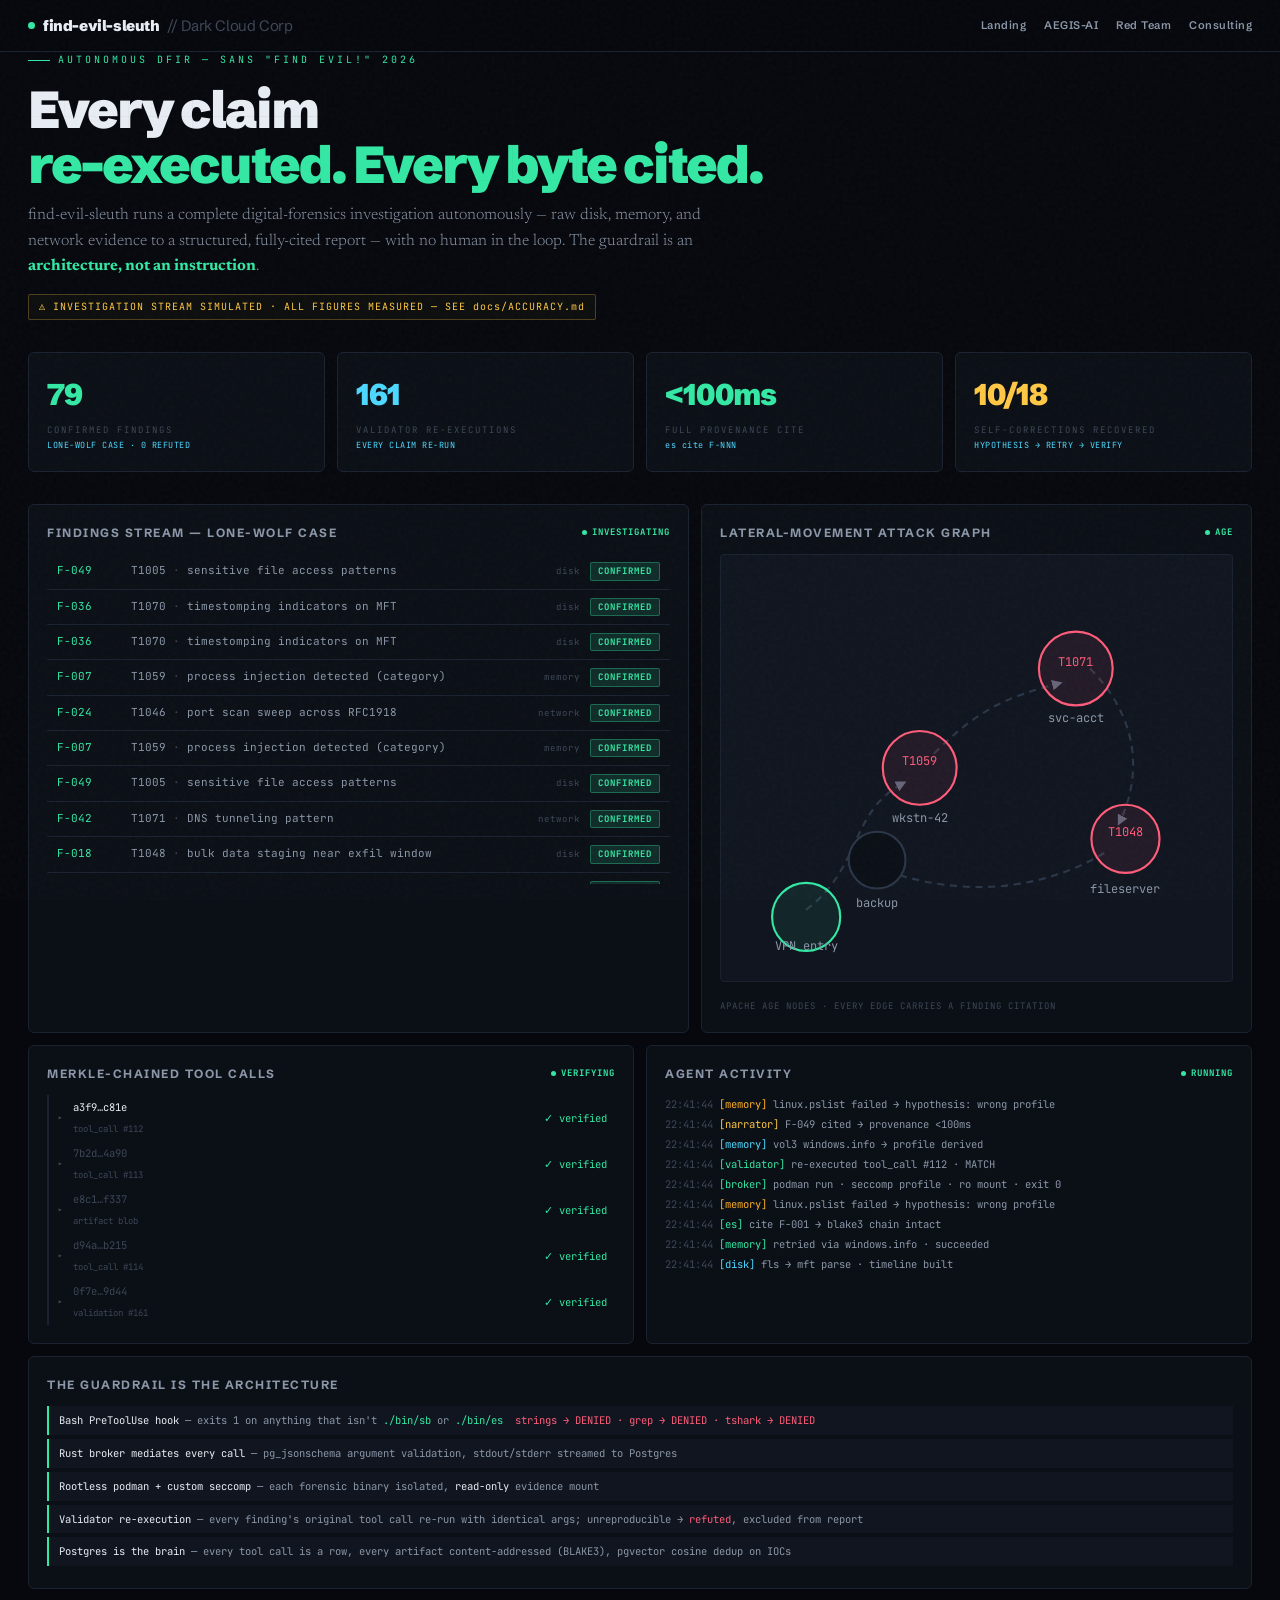
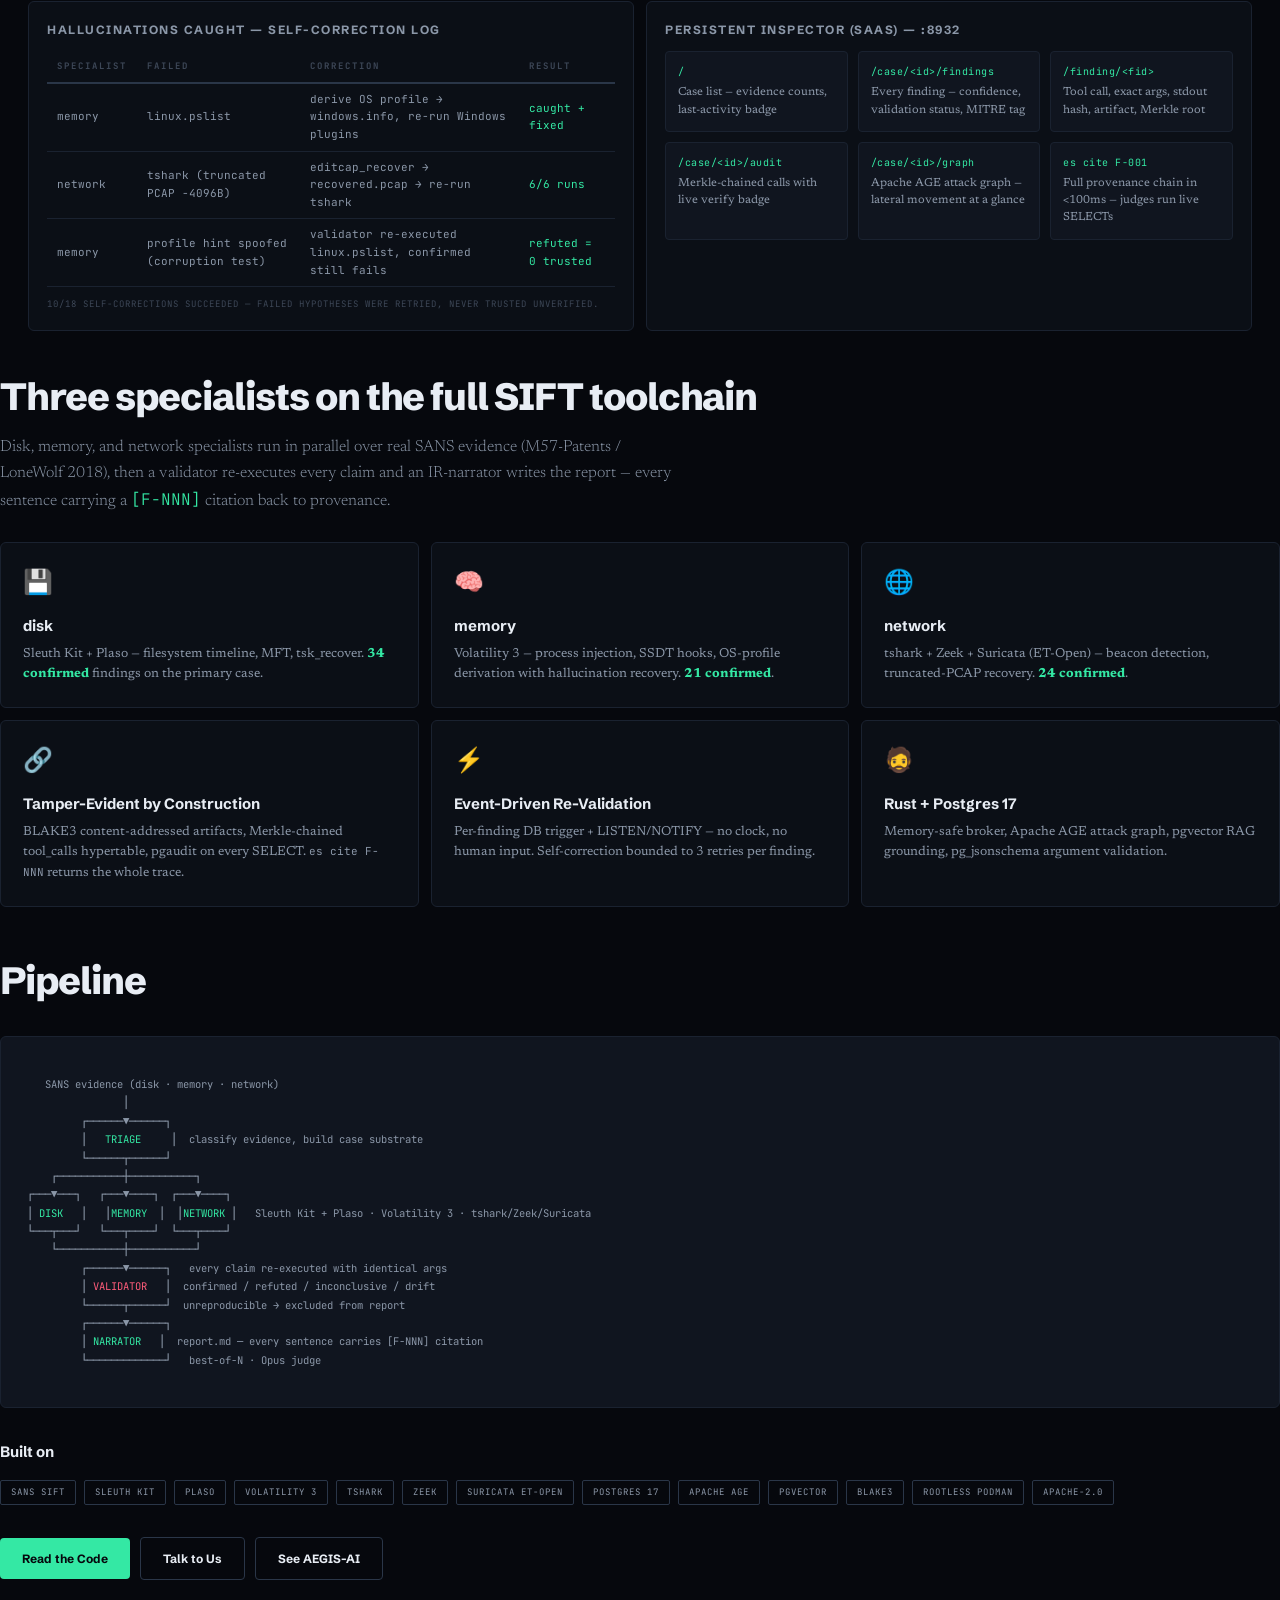
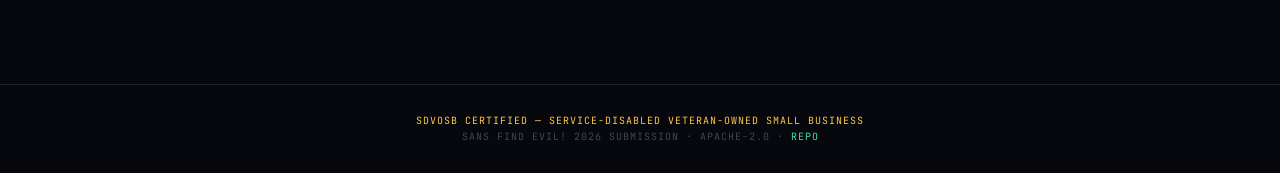
==== demo/index.html @ e0793ad3 "demo: interactive DFIR dashboard — measured accuracy figures, guardrail architecture, self-correctio" ====
<!DOCTYPE html>
<html lang="en">
<head>
<meta charset="UTF-8">
<meta name="viewport" content="width=device-width, initial-scale=1.0">
<title>FIND EVIL — SLEUTH | Autonomous DFIR · Dark Cloud Corp</title>
<meta name="description" content="find-evil-sleuth — autonomous, tamper-evident digital forensics & incident response: raw disk/memory/network evidence to a fully-cited report, no human in the loop. SANS FIND EVIL! 2026.">
<link rel="preconnect" href="https://fonts.googleapis.com">
<link href="https://fonts.googleapis.com/css2?family=Schibsted+Grotesk:wght@400;700;800;900&family=Newsreader:ital,opsz,wght@0,6..72,300;1,6..72,400&family=JetBrains+Mono:wght@400;700&display=swap" rel="stylesheet">
<style>
:root{--void:#06080d;--plate:#0b0f16;--steel:#10151f;--weld:#1a2230;--rivet:#2a3648;--light:#e8edf4;--smoke:#8b97a8;--ash:#5b6678;--slag:#3d4757;--green:#34e8a4;--green-dim:#34e8a418;--cyan:#4dd8ff;--gold:#ffc845;--red:#ff5c7a;--amber:#ffb020;--display:'Schibsted Grotesk',system-ui,sans-serif;--body:'Newsreader',Georgia,serif;--mono:'JetBrains Mono',monospace;--max:1280px}
*,*::before,*::after{margin:0;padding:0;box-sizing:border-box}
body{font-family:var(--body);background:var(--void);color:var(--light);line-height:1.6;-webkit-font-smoothing:antialiased;overflow-x:hidden}
body::after{content:'';position:fixed;inset:0;pointer-events:none;z-index:999;opacity:.03;background-image:url("data:image/svg+xml,%3Csvg viewBox='0 0 256 256' xmlns='http://www.w3.org/2000/svg'%3E%3Cfilter id='n'%3E%3CfeTurbulence type='fractalNoise' baseFrequency='0.9' numOctaves='4' stitchTiles='stitch'/%3E%3C/filter%3E%3Crect width='100%25' height='100%25' filter='url(%23n)'/%3E%3C/svg%3E")}
a{color:var(--green);text-decoration:none}
.wrap{max-width:var(--max);margin:0 auto;padding:0 28px}
nav{position:sticky;top:0;z-index:100;height:52px;background:rgba(6,8,13,.9);backdrop-filter:blur(16px);border-bottom:1px solid var(--weld)}
nav .wrap{display:flex;justify-content:space-between;align-items:center;height:100%}
.brand{font-family:var(--display);font-weight:900;font-size:15px;letter-spacing:-.4px;display:flex;align-items:center;gap:8px}
.brand .dot{width:7px;height:7px;border-radius:50%;background:var(--green);animation:pulse 2s infinite}
@keyframes pulse{0%,100%{opacity:1;box-shadow:0 0 0 0 var(--green-dim)}50%{opacity:.6;box-shadow:0 0 0 5px transparent}}
.nav-r{display:flex;gap:18px;font-family:var(--display);font-size:11px;font-weight:600;letter-spacing:.5px}
.nav-r a{color:var(--smoke)}.nav-r a:hover{color:var(--green)}
header{padding:60px 0 36px;position:relative}
header::before{content:'';position:absolute;inset:0;background-image:linear-gradient(var(--weld) 1px,transparent 1px),linear-gradient(90deg,var(--weld) 1px,transparent 1px);background-size:64px 64px;opacity:.06;mask-image:radial-gradient(ellipse 60% 80% at 30% 20%,black,transparent 70%)}
.tag{font-family:var(--mono);font-size:10px;letter-spacing:3px;text-transform:uppercase;color:var(--green);display:flex;align-items:center;gap:8px;margin-bottom:14px}
.tag::before{content:'';width:22px;height:1px;background:var(--green)}
h1{font-family:var(--display);font-size:clamp(34px,5vw,52px);font-weight:900;letter-spacing:-2px;line-height:1.05;margin-bottom:12px}
h1 .accent{color:var(--green)}
.lead{font-size:16px;color:var(--smoke);max-width:680px;font-weight:300}
.demo-note{font-family:var(--mono);font-size:10px;letter-spacing:1px;color:var(--gold);border:1px solid #ffc84544;background:#ffc84508;display:inline-block;padding:4px 10px;border-radius:2px;margin-top:14px}
.stats{display:grid;grid-template-columns:repeat(4,1fr);gap:12px;margin:32px 0}
.stat{background:var(--plate);border:1px solid var(--weld);border-radius:6px;padding:18px}
.stat .num{font-family:var(--display);font-size:30px;font-weight:900;letter-spacing:-1px;color:var(--green)}
.stat .lbl{font-family:var(--mono);font-size:9px;letter-spacing:2px;text-transform:uppercase;color:var(--slag);margin-top:4px}
.stat .sub{font-family:var(--mono);font-size:8.5px;color:var(--cyan);margin-top:2px;letter-spacing:.5px}
.stat.r .num{color:var(--red)}.stat.c .num{color:var(--cyan)}.stat.gold .num{color:var(--gold)}
.grid{display:grid;grid-template-columns:1.2fr 1fr;gap:12px;margin-bottom:12px}
.grid2{display:grid;grid-template-columns:1fr 1fr;gap:12px;margin-bottom:12px}
.panel{background:var(--plate);border:1px solid var(--weld);border-radius:6px;padding:18px;min-width:0}
.panel h3{font-family:var(--display);font-size:12px;font-weight:700;letter-spacing:1.5px;text-transform:uppercase;color:var(--smoke);margin-bottom:12px;display:flex;justify-content:space-between;align-items:center}
.live{font-family:var(--mono);font-size:9px;color:var(--green);letter-spacing:1px;display:flex;align-items:center;gap:5px}
.live::before{content:'';width:5px;height:5px;border-radius:50%;background:var(--green);animation:pulse 1.4s infinite}
/* findings stream */
.feed{height:330px;overflow:hidden}
.feed-row{display:grid;grid-template-columns:64px 1fr auto auto;gap:10px;padding:8px 10px;border-bottom:1px solid var(--weld);font-family:var(--mono);font-size:11px;animation:slideIn .4s ease}
@keyframes slideIn{from{opacity:0;transform:translateY(-8px)}to{opacity:1;transform:translateY(0)}}
.feed-row .fid{color:var(--green)}
.feed-row .msg{color:var(--smoke);white-space:nowrap;overflow:hidden;text-overflow:ellipsis}
.feed-row .msg b{color:var(--light);font-weight:400}
.vst{padding:1px 7px;border-radius:2px;font-size:9px;font-weight:700;letter-spacing:1px;align-self:center;text-align:center}
.v-ok{background:#34e8a422;color:var(--green);border:1px solid #34e8a455}
.v-pend{background:#ffc84518;color:var(--gold);border:1px solid #ffc84544}
.v-ref{background:#ff5c7a22;color:var(--red);border:1px solid #ff5c7a55}
.spec{font-size:9px;color:var(--slag);letter-spacing:1px;align-self:center}
/* merkle chain */
.chain{font-family:var(--mono);font-size:10.5px;line-height:2}
.chain .link{display:flex;gap:10px;align-items:center;padding:2px 8px;border-left:2px solid var(--weld)}
.chain .link .h{color:var(--slag)}
.chain .link.ok{border-color:var(--green)}
.chain .link .ck{color:var(--green);margin-left:auto}
.chain .link.hot .h{color:var(--light)}
/* agent log */
.aglog{height:200px;overflow:hidden;font-family:var(--mono);font-size:10.5px;line-height:1.9;color:var(--smoke)}
.aglog .ok{color:var(--green)}.aglog .act{color:var(--cyan)}.aglog .warn{color:var(--amber)}.aglog .dec{color:var(--gold)}
/* attack graph svg */
.graph{background:var(--steel);border:1px solid var(--weld);border-radius:4px}
.node{fill:var(--plate);stroke:var(--rivet);stroke-width:1.5}
.node.comp{stroke:var(--red);fill:#ff5c7a14}
.node.ev{stroke:var(--green);fill:#34e8a414}
.edge{stroke:var(--rivet);stroke-width:1.5;fill:none;stroke-dasharray:5 4;animation:dash 1.2s linear infinite}
@keyframes dash{to{stroke-dashoffset:-9}}
.edge{animation:dash 1.2s linear infinite}
.nl{font-family:var(--mono);font-size:8.5px;fill:var(--smoke)}
/* guardrail */
.guard{font-family:var(--mono);font-size:10.5px;line-height:1.6}
.guard .row{padding:6px 10px;border-left:2px solid var(--green);background:var(--steel);margin-bottom:4px;color:var(--smoke)}
.guard .row b{color:var(--light);font-weight:400}
.guard .row .deny{color:var(--red)}
/* corrections table */
.corr{width:100%;border-collapse:collapse;font-size:12px}
.corr th{font-family:var(--mono);font-size:9px;letter-spacing:2px;text-transform:uppercase;color:var(--slag);text-align:left;padding:8px 10px;border-bottom:2px solid var(--rivet)}
.corr td{padding:7px 10px;border-bottom:1px solid var(--weld);color:var(--smoke);font-family:var(--mono);font-size:11px}
.corr .fx{color:var(--green)}
/* saas screens */
.screens{display:grid;grid-template-columns:repeat(3,1fr);gap:10px}
.screen{background:var(--steel);border:1px solid var(--weld);border-radius:4px;padding:12px}
.screen .sn{font-family:var(--mono);font-size:10px;color:var(--green);letter-spacing:.5px}
.screen .sd{font-size:11.5px;color:var(--smoke);margin-top:4px;line-height:1.5}
h2{font-family:var(--display);font-size:clamp(26px,3.5vw,38px);font-weight:800;letter-spacing:-1px;margin-bottom:8px}
.fgrid{display:grid;grid-template-columns:repeat(3,1fr);gap:12px;margin-top:28px}
.fcard{background:var(--plate);border:1px solid var(--weld);border-radius:6px;padding:22px;transition:.25s}
.fcard:hover{border-color:var(--green);transform:translateY(-3px)}
.fcard h3{font-family:var(--display);font-size:15px;font-weight:700;margin-bottom:6px}
.fcard p{font-size:13px;color:var(--smoke)}
.fcard .ic{font-size:24px;margin-bottom:10px}
.arch{background:var(--steel);border:1px solid var(--weld);border-radius:6px;padding:20px;font-family:var(--mono);font-size:10.5px;line-height:1.75;color:var(--smoke);overflow-x:auto;margin-top:24px;white-space:pre}
.arch b{color:var(--green);font-weight:400}
.arch i{color:var(--gold);font-style:normal}
.arch u{color:var(--red);text-decoration:none}
.tools{display:flex;flex-wrap:wrap;gap:8px;margin-top:16px}
.tool{font-family:var(--mono);font-size:9px;letter-spacing:1px;padding:4px 10px;border:1px solid var(--rivet);border-radius:2px;color:var(--smoke)}
.tool:hover{border-color:var(--green);color:var(--green)}
footer{border-top:1px solid var(--weld);margin-top:40px;padding:28px 0;text-align:center}
footer p{font-family:var(--mono);font-size:10px;letter-spacing:1px;color:var(--slag)}
footer .gold{color:var(--gold)}
.btn{font-family:var(--display);font-size:12px;font-weight:700;padding:11px 22px;border-radius:4px;display:inline-block;margin:0 6px 8px 0;transition:.25s}
.btn-green{background:var(--green);color:var(--void)}.btn-green:hover{background:#6ff0c0}
.btn-ghost{border:1px solid var(--rivet);color:var(--light)}.btn-ghost:hover{border-color:var(--smoke)}
@media(max-width:860px){.stats{grid-template-columns:repeat(2,1fr)}.grid,.grid2,.fgrid{grid-template-columns:1fr}.screens{grid-template-columns:1fr}}
</style>
</head>
<body>
<nav><div class="wrap">
  <div class="brand"><span class="dot"></span> find-evil-sleuth <span style="color:var(--slag);font-weight:400">// Dark Cloud Corp</span></div>
  <div class="nav-r"><a href="https://wilbtc.github.io/darkcloudcorp/">Landing</a><a href="https://wilbtc.github.io/darkcloud-soc/">AEGIS-AI</a><a href="https://github.com/WilBtc/red-team-ops">Red Team</a><a href="https://github.com/WilBtc/cyber-consulting">Consulting</a></div>
</div></nav>

<header class="wrap">
  <div class="tag">Autonomous DFIR — SANS "FIND EVIL!" 2026</div>
  <h1>Every claim<br><span class="accent">re-executed. Every byte cited.</span></h1>
  <p class="lead">find-evil-sleuth runs a complete digital-forensics investigation autonomously — raw disk, memory, and network evidence to a structured, fully-cited report — with no human in the loop. The guardrail is an <b style="color:var(--green)">architecture, not an instruction</b>.</p>
  <span class="demo-note">&#9888; INVESTIGATION STREAM SIMULATED &middot; ALL FIGURES MEASURED — SEE docs/ACCURACY.md</span>
</header>

<div class="wrap">
  <div class="stats">
    <div class="stat"><div class="num">79</div><div class="lbl">Confirmed Findings</div><div class="sub">LONE-WOLF CASE · 0 REFUTED</div></div>
    <div class="stat c"><div class="num">161</div><div class="lbl">Validator Re-Executions</div><div class="sub">EVERY CLAIM RE-RUN</div></div>
    <div class="stat"><div class="num">&lt;100ms</div><div class="lbl">Full Provenance Cite</div><div class="sub">es cite F-NNN</div></div>
    <div class="stat gold"><div class="num">10/18</div><div class="lbl">Self-Corrections Recovered</div><div class="sub">HYPOTHESIS → RETRY → VERIFY</div></div>
  </div>

  <div class="grid">
    <div class="panel">
      <h3><span>Findings Stream — lone-wolf case</span><span class="live">INVESTIGATING</span></h3>
      <div class="feed" id="feed"></div>
    </div>
    <div class="panel">
      <h3><span>Lateral-Movement Attack Graph</span><span class="live">AGE</span></h3>
      <svg class="graph" viewBox="0 0 360 300" width="100%">
        <defs><marker id="arr" viewBox="0 0 10 10" refX="9" refY="5" markerWidth="5" markerHeight="5" orient="auto"><path d="M0,0 L10,5 L0,10 z" fill="#5b6678"/></marker></defs>
        <path class="edge" d="M60,250 C 100,220 90,180 130,160" marker-end="url(#arr)"/>
        <path class="edge" d="M150,140 C 180,110 200,100 240,90" marker-end="url(#arr)"/>
        <path class="edge" d="M260,80 C 290,110 300,150 280,190" marker-end="url(#arr)"/>
        <path class="edge" d="M270,210 C 220,240 160,240 110,220" marker-end="url(#arr)"/>
        <circle class="node ev" cx="60" cy="255" r="24"/>
        <text x="60" y="278" text-anchor="middle" class="nl">VPN entry</text>
        <circle class="node comp" cx="140" cy="150" r="26"/>
        <text x="140" y="188" text-anchor="middle" class="nl">wkstn-42</text>
        <text x="140" y="148" text-anchor="middle" class="nl" style="fill:#ff5c7a">T1059</text>
        <circle class="node comp" cx="250" cy="80" r="26"/>
        <text x="250" y="118" text-anchor="middle" class="nl">svc-acct</text>
        <text x="250" y="78" text-anchor="middle" class="nl" style="fill:#ff5c7a">T1071</text>
        <circle class="node comp" cx="285" cy="200" r="24"/>
        <text x="285" y="238" text-anchor="middle" class="nl">fileserver</text>
        <text x="285" y="198" text-anchor="middle" class="nl" style="fill:#ff5c7a">T1048</text>
        <circle class="node" cx="110" cy="215" r="20"/>
        <text x="110" y="248" text-anchor="middle" class="nl">backup</text>
      </svg>
      <div style="font-family:var(--mono);font-size:9px;color:var(--slag);letter-spacing:1px;margin-top:8px">APACHE AGE NODES · EVERY EDGE CARRIES A FINDING CITATION</div>
    </div>
  </div>

  <div class="grid2">
    <div class="panel">
      <h3><span>Merkle-Chained Tool Calls</span><span class="live">VERIFYING</span></h3>
      <div class="chain" id="chain"></div>
    </div>
    <div class="panel">
      <h3><span>Agent Activity</span><span class="live">RUNNING</span></h3>
      <div class="aglog" id="aglog"></div>
    </div>
  </div>

  <div class="panel" style="margin-bottom:12px">
    <h3><span>The Guardrail Is the Architecture</span></h3>
    <div class="guard">
      <div class="row"><b>Bash PreToolUse hook</b> — exits 1 on anything that isn't <span style="color:var(--green)">./bin/sb</span> or <span style="color:var(--green)">./bin/es</span> &nbsp;<span class="deny">strings → DENIED · grep → DENIED · tshark → DENIED</span></div>
      <div class="row"><b>Rust broker mediates every call</b> — pg_jsonschema argument validation, stdout/stderr streamed to Postgres</div>
      <div class="row"><b>Rootless podman + custom seccomp</b> — each forensic binary isolated, <b>read-only</b> evidence mount</div>
      <div class="row"><b>Validator re-execution</b> — every finding's original tool call re-run with identical args; unreproducible → <span class="deny">refuted</span>, excluded from report</div>
      <div class="row"><b>Postgres is the brain</b> — every tool call is a row, every artifact content-addressed (BLAKE3), pgvector cosine dedup on IOCs</div>
    </div>
  </div>

  <div class="grid2">
    <div class="panel">
      <h3><span>Hallucinations Caught — Self-Correction Log</span></h3>
      <table class="corr">
        <thead><tr><th>Specialist</th><th>Failed</th><th>Correction</th><th>Result</th></tr></thead>
        <tbody>
          <tr><td>memory</td><td>linux.pslist</td><td>derive OS profile → windows.info, re-run Windows plugins</td><td style="color:var(--green)">caught + fixed</td></tr>
          <tr><td>network</td><td>tshark (truncated PCAP −4096B)</td><td>editcap_recover → recovered.pcap → re-run tshark</td><td style="color:var(--green)">6/6 runs</td></tr>
          <tr><td>memory</td><td>profile hint spoofed (corruption test)</td><td>validator re-executed linux.pslist, confirmed still fails</td><td style="color:var(--green)">refuted = 0 trusted</td></tr>
        </tbody>
      </table>
      <div style="font-family:var(--mono);font-size:9px;color:var(--slag);letter-spacing:1px;margin-top:10px">10/18 SELF-CORRECTIONS SUCCEEDED — FAILED HYPOTHESES WERE RETRIED, NEVER TRUSTED UNVERIFIED.</div>
    </div>
    <div class="panel">
      <h3><span>Persistent Inspector (SaaS) — :8932</span></h3>
      <div class="screens">
        <div class="screen"><div class="sn">/</div><div class="sd">Case list — evidence counts, last-activity badge</div></div>
        <div class="screen"><div class="sn">/case/&lt;id&gt;/findings</div><div class="sd">Every finding — confidence, validation status, MITRE tag</div></div>
        <div class="screen"><div class="sn">/finding/&lt;fid&gt;</div><div class="sd">Tool call, exact args, stdout hash, artifact, Merkle root</div></div>
        <div class="screen"><div class="sn">/case/&lt;id&gt;/audit</div><div class="sd">Merkle-chained calls with live verify badge</div></div>
        <div class="screen"><div class="sn">/case/&lt;id&gt;/graph</div><div class="sd">Apache AGE attack graph — lateral movement at a glance</div></div>
        <div class="screen"><div class="sn">es cite F-001</div><div class="sd">Full provenance chain in &lt;100ms — judges run live SELECTs</div></div>
      </div>
    </div>
  </div>
</div>

<section class="wrap" style="padding:24px 0">
  <h2>Three specialists on the full SIFT toolchain</h2>
  <p class="lead">Disk, memory, and network specialists run in parallel over real SANS evidence (M57-Patents / LoneWolf 2018), then a validator re-executes every claim and an IR-narrator writes the report — every sentence carrying a <span style="font-family:var(--mono);color:var(--green)">[F-NNN]</span> citation back to provenance.</p>
  <div class="fgrid">
    <div class="fcard"><div class="ic">&#128190;</div><h3>disk</h3><p>Sleuth Kit + Plaso — filesystem timeline, MFT, tsk_recover. <b style="color:var(--green)">34 confirmed</b> findings on the primary case.</p></div>
    <div class="fcard"><div class="ic">&#129504;</div><h3>memory</h3><p>Volatility 3 — process injection, SSDT hooks, OS-profile derivation with hallucination recovery. <b style="color:var(--green)">21 confirmed</b>.</p></div>
    <div class="fcard"><div class="ic">&#127760;</div><h3>network</h3><p>tshark + Zeek + Suricata (ET-Open) — beacon detection, truncated-PCAP recovery. <b style="color:var(--green)">24 confirmed</b>.</p></div>
    <div class="fcard"><div class="ic">&#128279;</div><h3>Tamper-Evident by Construction</h3><p>BLAKE3 content-addressed artifacts, Merkle-chained tool_calls hypertable, pgaudit on every SELECT. <span style="font-family:var(--mono);font-size:11px">es cite F-NNN</span> returns the whole trace.</p></div>
    <div class="fcard"><div class="ic">&#9889;</div><h3>Event-Driven Re-Validation</h3><p>Per-finding DB trigger + LISTEN/NOTIFY — no clock, no human input. Self-correction bounded to 3 retries per finding.</p></div>
    <div class="fcard"><div class="ic">&#129492;</div><h3>Rust + Postgres 17</h3><p>Memory-safe broker, Apache AGE attack graph, pgvector RAG grounding, pg_jsonschema argument validation.</p></div>
  </div>

  <h2 style="margin-top:44px">Pipeline</h2>
  <div class="arch">
    SANS evidence (disk · memory · network)
                 │
          ┌──────▼──────┐
          │   <b>TRIAGE</b>     │  classify evidence, build case substrate
          └──────┬──────┘
     ┌───────────┼───────────┐
 ┌───▼───┐   ┌───▼────┐  ┌───▼────┐
 │ <b>DISK</b>   │   │<b>MEMORY</b>  │  │<b>NETWORK</b> │   Sleuth Kit + Plaso · Volatility 3 · tshark/Zeek/Suricata
 └───┬───┘   └───┬────┘  └───┬────┘
     └───────────┼───────────┘
          ┌──────▼──────┐   every claim re-executed with identical args
          │ <u>VALIDATOR</u>   │  confirmed / refuted / inconclusive / drift
          └──────┬──────┘  unreproducible → excluded from report
          ┌──────▼──────┐
          │ <b>NARRATOR</b>   │  report.md — every sentence carries [F-NNN] citation
          └─────────────┘   best-of-N · Opus judge
  </div>

  <div style="font-family:var(--display);font-size:15px;font-weight:700;margin-top:32px">Built on</div>
  <div class="tools">
    <span class="tool">SANS SIFT</span><span class="tool">SLEUTH KIT</span><span class="tool">PLASO</span><span class="tool">VOLATILITY 3</span><span class="tool">TSHARK</span><span class="tool">ZEEK</span><span class="tool">SURICATA ET-OPEN</span><span class="tool">POSTGRES 17</span><span class="tool">APACHE AGE</span><span class="tool">PGVECTOR</span><span class="tool">BLAKE3</span><span class="tool">ROOTLESS PODMAN</span><span class="tool">APACHE-2.0</span>
  </div>

  <div style="margin:32px 0">
    <a class="btn btn-green" href="https://github.com/WilBtc/find-evil-sleuth">Read the Code</a>
    <a class="btn btn-ghost" href="https://wilbtc.github.io/darkcloudcorp/">Talk to Us</a>
    <a class="btn btn-ghost" href="https://wilbtc.github.io/darkcloud-soc/">See AEGIS-AI</a>
  </div>
</section>

<footer><div class="wrap">
  <p class="gold">SDVOSB CERTIFIED — SERVICE-DISABLED VETERAN-OWNED SMALL BUSINESS</p>
  <p>SANS FIND EVIL! 2026 SUBMISSION · APACHE-2.0 · <a href="https://github.com/WilBtc/find-evil-sleuth">REPO</a></p>
</div></footer>

<script>
// ---- findings stream: real case shape
const FINDINGS=[
  ['F-001','disk','T1110','suspicious login attempts in auth.log','confirmed'],
  ['F-007','memory','T1059','process injection detected (category)','confirmed'],
  ['F-012','network','T1071','c2 beacon periodicity in pcap','confirmed'],
  ['F-018','disk','T1048','bulk data staging near exfil window','confirmed'],
  ['F-024','network','T1046','port scan sweep across RFC1918','confirmed'],
  ['F-031','memory','T1055','SSDT hooks present (category)','confirmed'],
  ['F-036','disk','T1070','timestomping indicators on MFT','confirmed'],
  ['F-042','network','T1071','DNS tunneling pattern','confirmed'],
  ['F-049','disk','T1005','sensitive file access patterns','confirmed'],
  ['F-055','network','T1090','lateral movement via RDP','confirmed'],
  ['F-0xx','memory','T1059','linux process list','refuted'],
  ['F-061','disk','T1205','plaso timeline gap anomaly','confirmed'],
  ['F-067','network','T1041','beacon egress to parked domain','confirmed'],
  ['F-073','memory','T1543','persistence via service install','confirmed'],
];
function pick(a){return a[Math.floor(Math.random()*a.length)]}
function tstamp(){const d=new Date();return d.toTimeString().slice(0,8)}
const feed=document.getElementById('feed');
function addF(){
  const f=pick(FINDINGS);
  const vcls=f[4]==='confirmed'?'v-ok':f[4]==='refuted'?'v-ref':'v-pend';
  const row=document.createElement('div');row.className='feed-row';
  row.innerHTML='<span class="fid">'+f[0]+'</span><span class="msg">'+f[2]+' <span style="color:var(--slag)">·</span> '+f[3]+'</span><span class="spec">'+f[1]+'</span><span class="vst '+vcls+'">'+f[4].toUpperCase()+'</span>';
  feed.prepend(row);while(feed.children.length>20)feed.lastChild.remove();
}
for(let i=0;i<12;i++)addF();
setInterval(addF,2400);

// ---- merkle chain
const chain=document.getElementById('chain');
const LINKS=[
  ['tool_call #112','a3f9…c81e'],
  ['tool_call #113','7b2d…4a90'],
  ['artifact blob','e8c1…f337'],
  ['tool_call #114','d94a…b215'],
  ['validation #161','0f7e…9d44'],
];
LINKS.forEach(l=>{
  const d=document.createElement('div');d.className='link';
  d.innerHTML='<span style="color:var(--slag)">▸</span><span><span class="h">'+l[1]+'</span><br><span style="font-size:9px;color:var(--slag)">'+l[0]+'</span></span><span class="ck" style="margin-left:auto">✓ verified</span>';
  chain.appendChild(d);
});
let cl=0;
setInterval(()=>{
  chain.querySelectorAll('.link').forEach(x=>x.classList.remove('hot'));
  chain.children[cl%LINKS.length].classList.add('hot');cl++;
},1100);

// ---- agent activity
const ACTIONS=[
  '<span class="act">[disk]</span> fls → mft parse · timeline built',
  '<span class="act">[memory]</span> vol3 windows.info → profile derived',
  '<span class="ok">[validator]</span> re-executed tool_call #112 · MATCH',
  '<span class="warn">[memory]</span> linux.pslist failed → hypothesis: wrong profile',
  '<span class="ok">[memory]</span> retried via windows.info · succeeded',
  '<span class="act">[network]</span> tshark truncated → editcap_recover → recovered.pcap',
  '<span class="ok">[broker]</span> podman run · seccomp profile · ro mount · exit 0',
  '<span class="dec">[narrator]</span> F-049 cited → provenance &lt;100ms',
  '<span class="ok">[es]</span> cite F-001 → blake3 chain intact',
  '<span class="warn">[hook]</span> DENIED: strings (not in allowlist)',
];
const ag=document.getElementById('aglog');
function addLog(){
  const row=document.createElement('div');row.innerHTML='<span style="color:var(--slag)">'+tstamp()+'</span> '+pick(ACTIONS);
  ag.prepend(row);while(ag.children.length>9)ag.lastChild.remove();
}
for(let i=0;i<9;i++)addLog();
setInterval(addLog,3000);
</script>
</body>
</html>
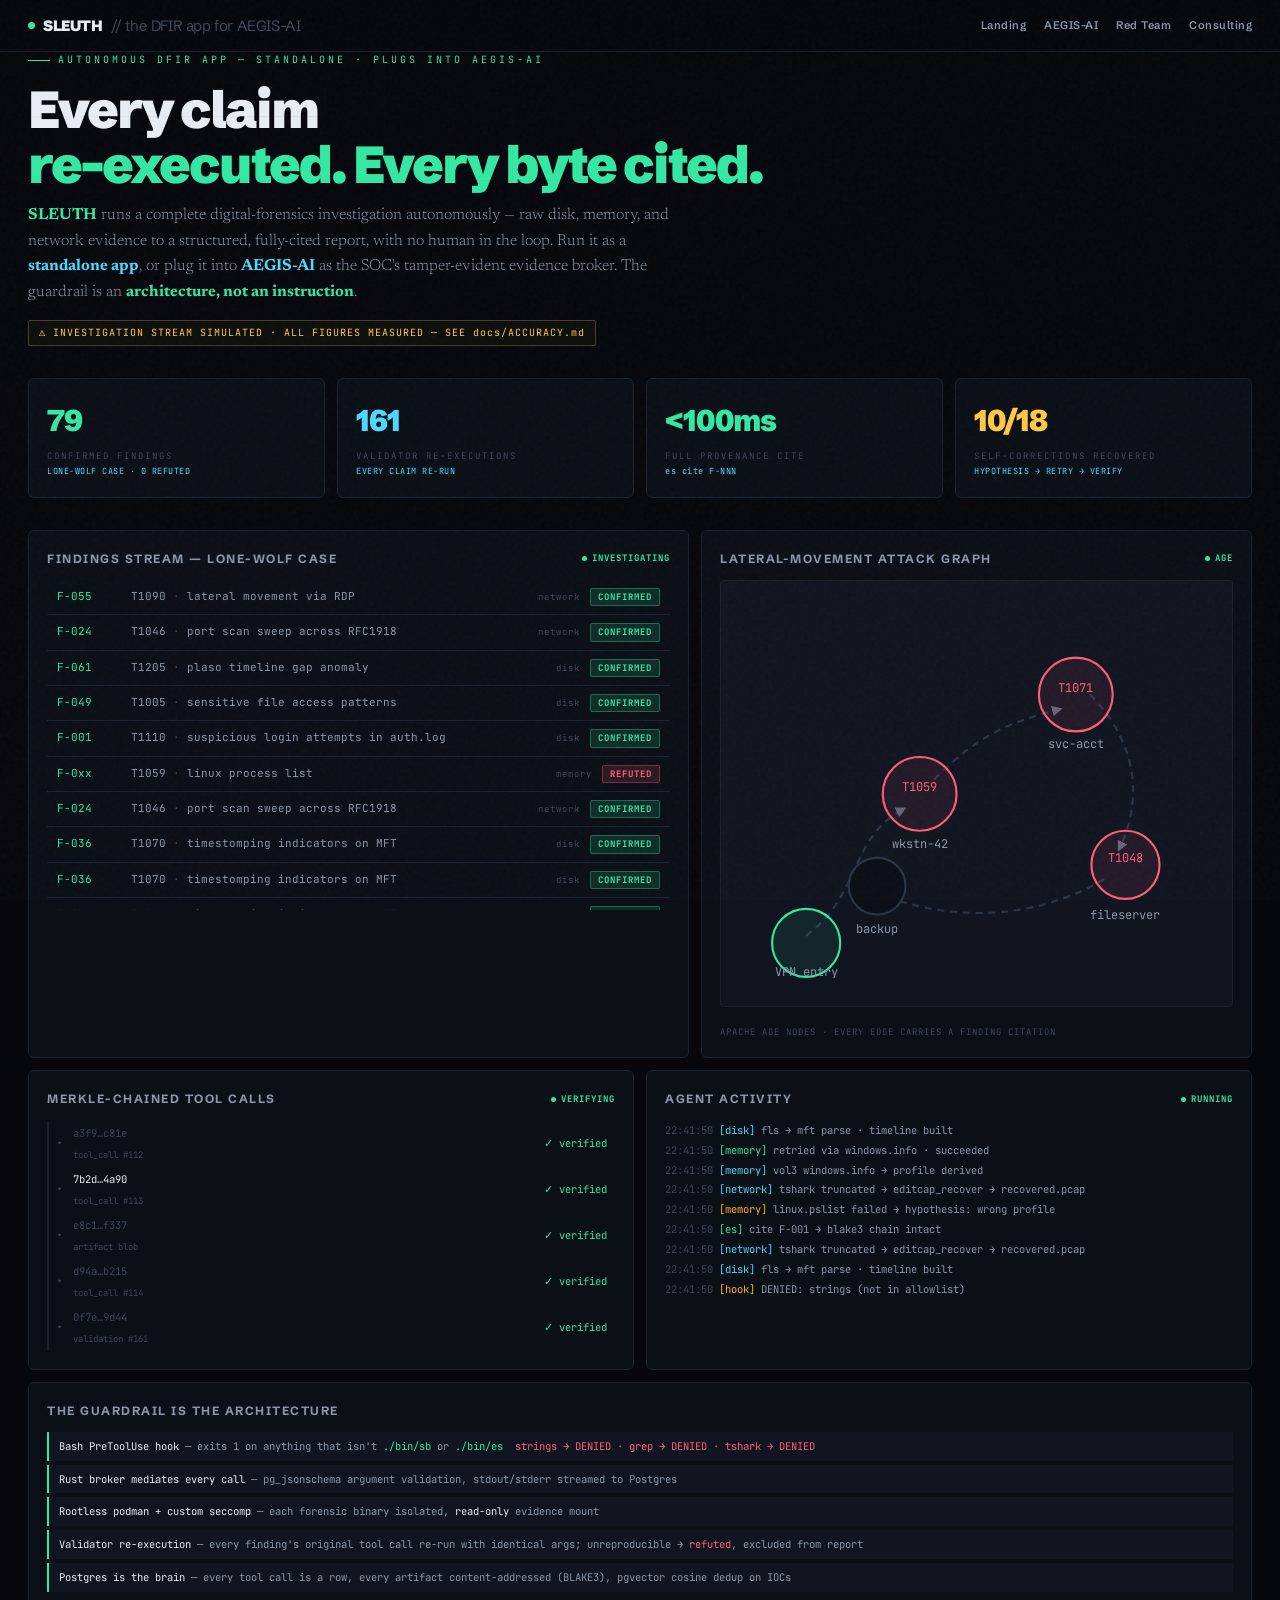
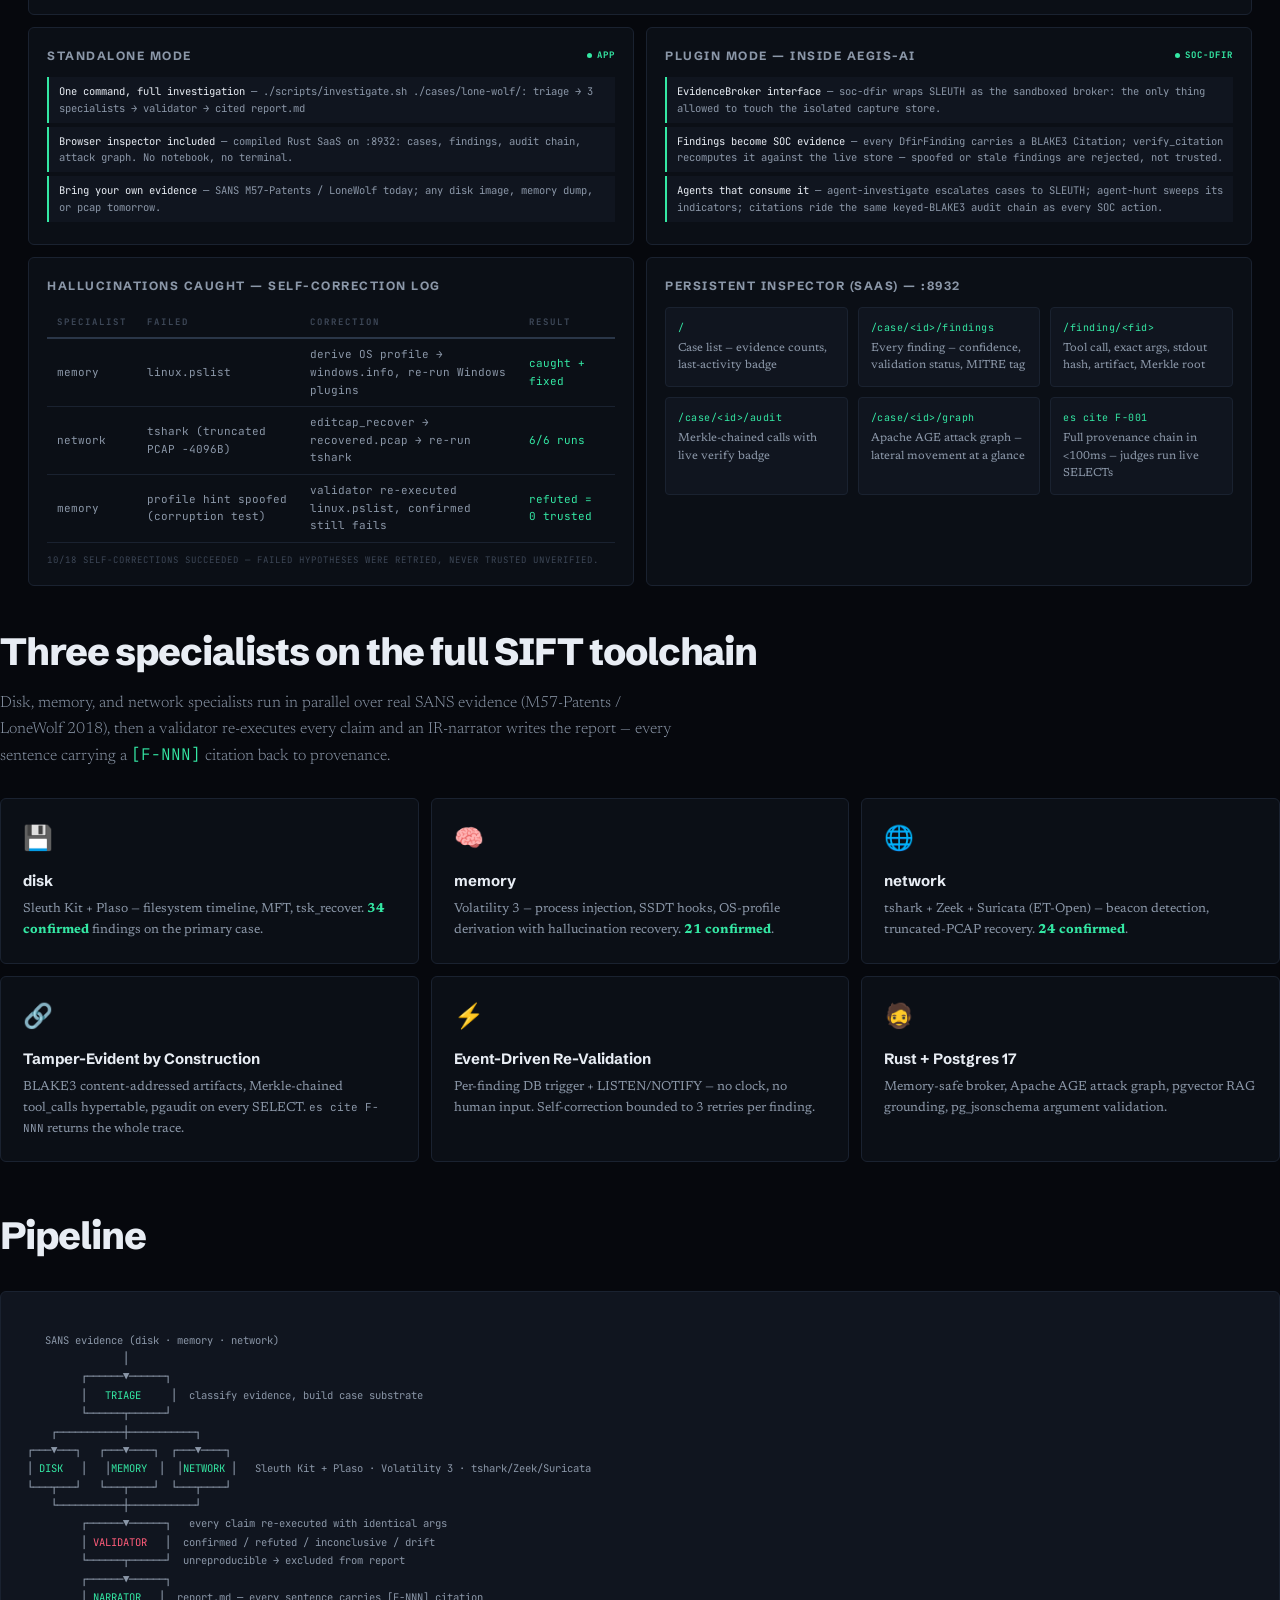
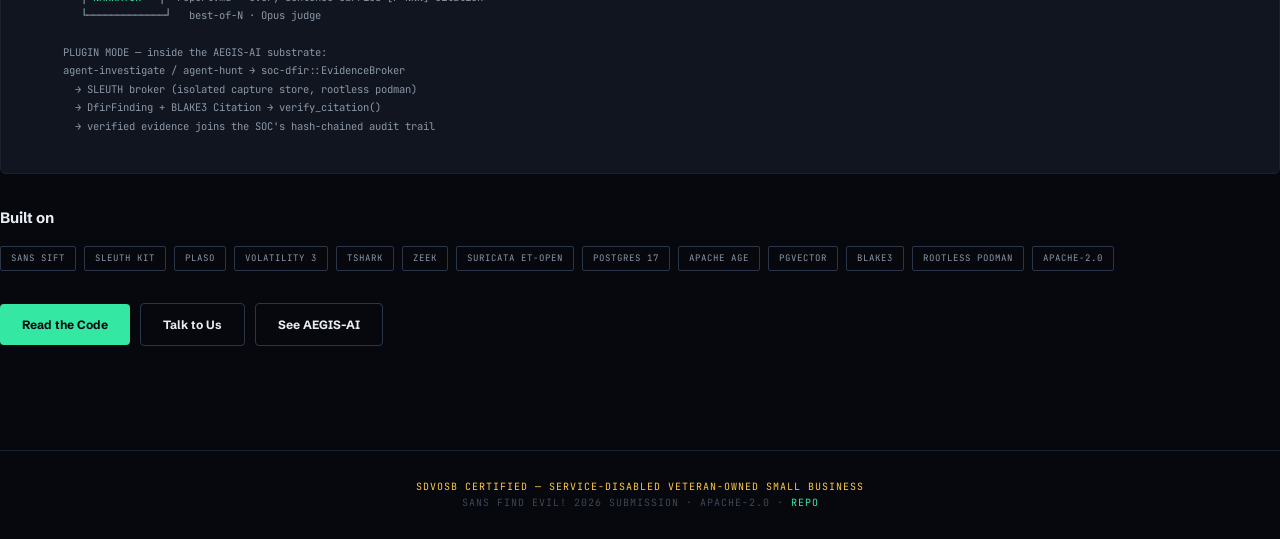
==== commit 6bbed8bc: "demo: reposition SLEUTH as standalone DFIR app + AEGIS-AI plugin (soc-dfir EvidenceBroker mode)" ====
--- a/demo/index.html
+++ b/demo/index.html
@@ -3,8 +3,8 @@
 <head>
 <meta charset="UTF-8">
 <meta name="viewport" content="width=device-width, initial-scale=1.0">
-<title>FIND EVIL — SLEUTH | Autonomous DFIR · Dark Cloud Corp</title>
-<meta name="description" content="find-evil-sleuth — autonomous, tamper-evident digital forensics & incident response: raw disk/memory/network evidence to a fully-cited report, no human in the loop. SANS FIND EVIL! 2026.">
+<title>SLEUTH — Autonomous DFIR App for AEGIS-AI | Dark Cloud Corp</title>
+<meta name="description" content="SLEUTH (find-evil-sleuth) — autonomous, tamper-evident digital forensics app: runs standalone or plugs into the AEGIS-AI SOC as its tamper-evident evidence broker. Raw disk/memory/network evidence to a fully-cited report, no human in the loop."
 <link rel="preconnect" href="https://fonts.googleapis.com">
 <link href="https://fonts.googleapis.com/css2?family=Schibsted+Grotesk:wght@400;700;800;900&family=Newsreader:ital,opsz,wght@0,6..72,300;1,6..72,400&family=JetBrains+Mono:wght@400;700&display=swap" rel="stylesheet">
 <style>
@@ -112,14 +112,14 @@
 </head>
 <body>
 <nav><div class="wrap">
-  <div class="brand"><span class="dot"></span> find-evil-sleuth <span style="color:var(--slag);font-weight:400">// Dark Cloud Corp</span></div>
+  <div class="brand"><span class="dot"></span> SLEUTH <span style="color:var(--slag);font-weight:400">// the DFIR app for AEGIS-AI</span></div>
   <div class="nav-r"><a href="https://wilbtc.github.io/darkcloudcorp/">Landing</a><a href="https://wilbtc.github.io/darkcloud-soc/">AEGIS-AI</a><a href="https://github.com/WilBtc/red-team-ops">Red Team</a><a href="https://github.com/WilBtc/cyber-consulting">Consulting</a></div>
 </div></nav>
 
 <header class="wrap">
-  <div class="tag">Autonomous DFIR — SANS "FIND EVIL!" 2026</div>
+  <div class="tag">Autonomous DFIR App — Standalone · Plugs into AEGIS-AI</div>
   <h1>Every claim<br><span class="accent">re-executed. Every byte cited.</span></h1>
-  <p class="lead">find-evil-sleuth runs a complete digital-forensics investigation autonomously — raw disk, memory, and network evidence to a structured, fully-cited report — with no human in the loop. The guardrail is an <b style="color:var(--green)">architecture, not an instruction</b>.</p>
+  <p class="lead"><b style="color:var(--green)">SLEUTH</b> runs a complete digital-forensics investigation autonomously — raw disk, memory, and network evidence to a structured, fully-cited report, with no human in the loop. Run it as a <b style="color:var(--cyan)">standalone app</b>, or plug it into <b style="color:var(--cyan)">AEGIS-AI</b> as the SOC's tamper-evident evidence broker. The guardrail is an <b style="color:var(--green)">architecture, not an instruction</b>.</p>
   <span class="demo-note">&#9888; INVESTIGATION STREAM SIMULATED &middot; ALL FIGURES MEASURED — SEE docs/ACCURACY.md</span>
 </header>
 
@@ -186,6 +186,25 @@
 
   <div class="grid2">
     <div class="panel">
+      <h3><span>Standalone Mode</span><span class="live">APP</span></h3>
+      <div class="guard">
+        <div class="row"><b>One command, full investigation</b> — <span style="font-family:var(--mono)">./scripts/investigate.sh ./cases/lone-wolf/</span>: triage → 3 specialists → validator → cited report.md</div>
+        <div class="row"><b>Browser inspector included</b> — compiled Rust SaaS on :8932: cases, findings, audit chain, attack graph. No notebook, no terminal.</div>
+        <div class="row"><b>Bring your own evidence</b> — SANS M57-Patents / LoneWolf today; any disk image, memory dump, or pcap tomorrow.</div>
+      </div>
+    </div>
+    <div class="panel">
+      <h3><span>Plugin Mode — inside AEGIS-AI</span><span class="live">soc-dfir</span></h3>
+      <div class="guard">
+        <div class="row"><b>EvidenceBroker interface</b> — <span style="font-family:var(--mono)">soc-dfir</span> wraps SLEUTH as the sandboxed broker: the only thing allowed to touch the isolated capture store.</div>
+        <div class="row"><b>Findings become SOC evidence</b> — every <span style="font-family:var(--mono)">DfirFinding</span> carries a BLAKE3 <span style="font-family:var(--mono)">Citation</span>; <span style="font-family:var(--mono)">verify_citation</span> recomputes it against the live store — spoofed or stale findings are rejected, not trusted.</div>
+        <div class="row"><b>Agents that consume it</b> — agent-investigate escalates cases to SLEUTH; agent-hunt sweeps its indicators; citations ride the same keyed-BLAKE3 audit chain as every SOC action.</div>
+      </div>
+    </div>
+  </div>
+
+  <div class="grid2">
+    <div class="panel">
       <h3><span>Hallucinations Caught — Self-Correction Log</span></h3>
       <table class="corr">
         <thead><tr><th>Specialist</th><th>Failed</th><th>Correction</th><th>Result</th></tr></thead>
@@ -241,6 +260,12 @@
           ┌──────▼──────┐
           │ <b>NARRATOR</b>   │  report.md — every sentence carries [F-NNN] citation
           └─────────────┘   best-of-N · Opus judge
+
+       PLUGIN MODE — inside the AEGIS-AI substrate:
+       agent-investigate / agent-hunt → soc-dfir::EvidenceBroker
+         → SLEUTH broker (isolated capture store, rootless podman)
+         → DfirFinding + BLAKE3 Citation → verify_citation()
+         → verified evidence joins the SOC's hash-chained audit trail
   </div>
 
   <div style="font-family:var(--display);font-size:15px;font-weight:700;margin-top:32px">Built on</div>
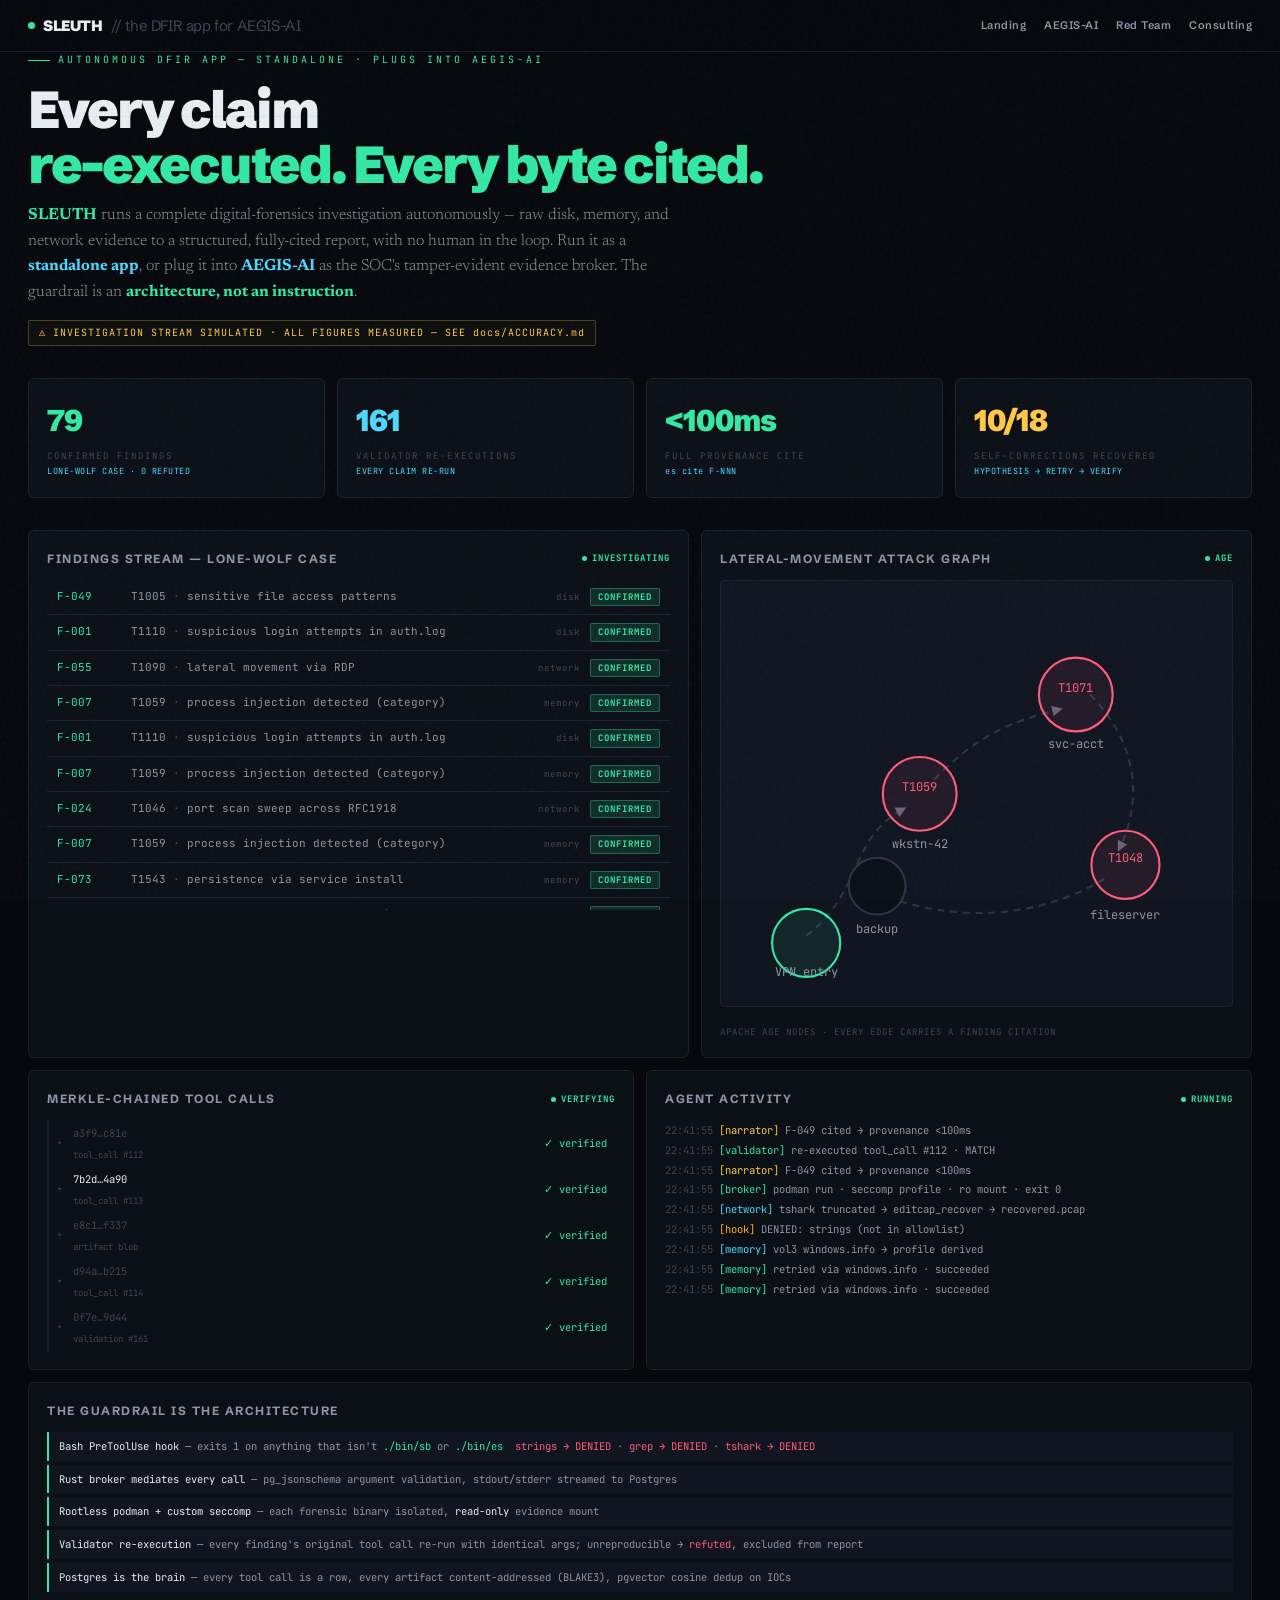
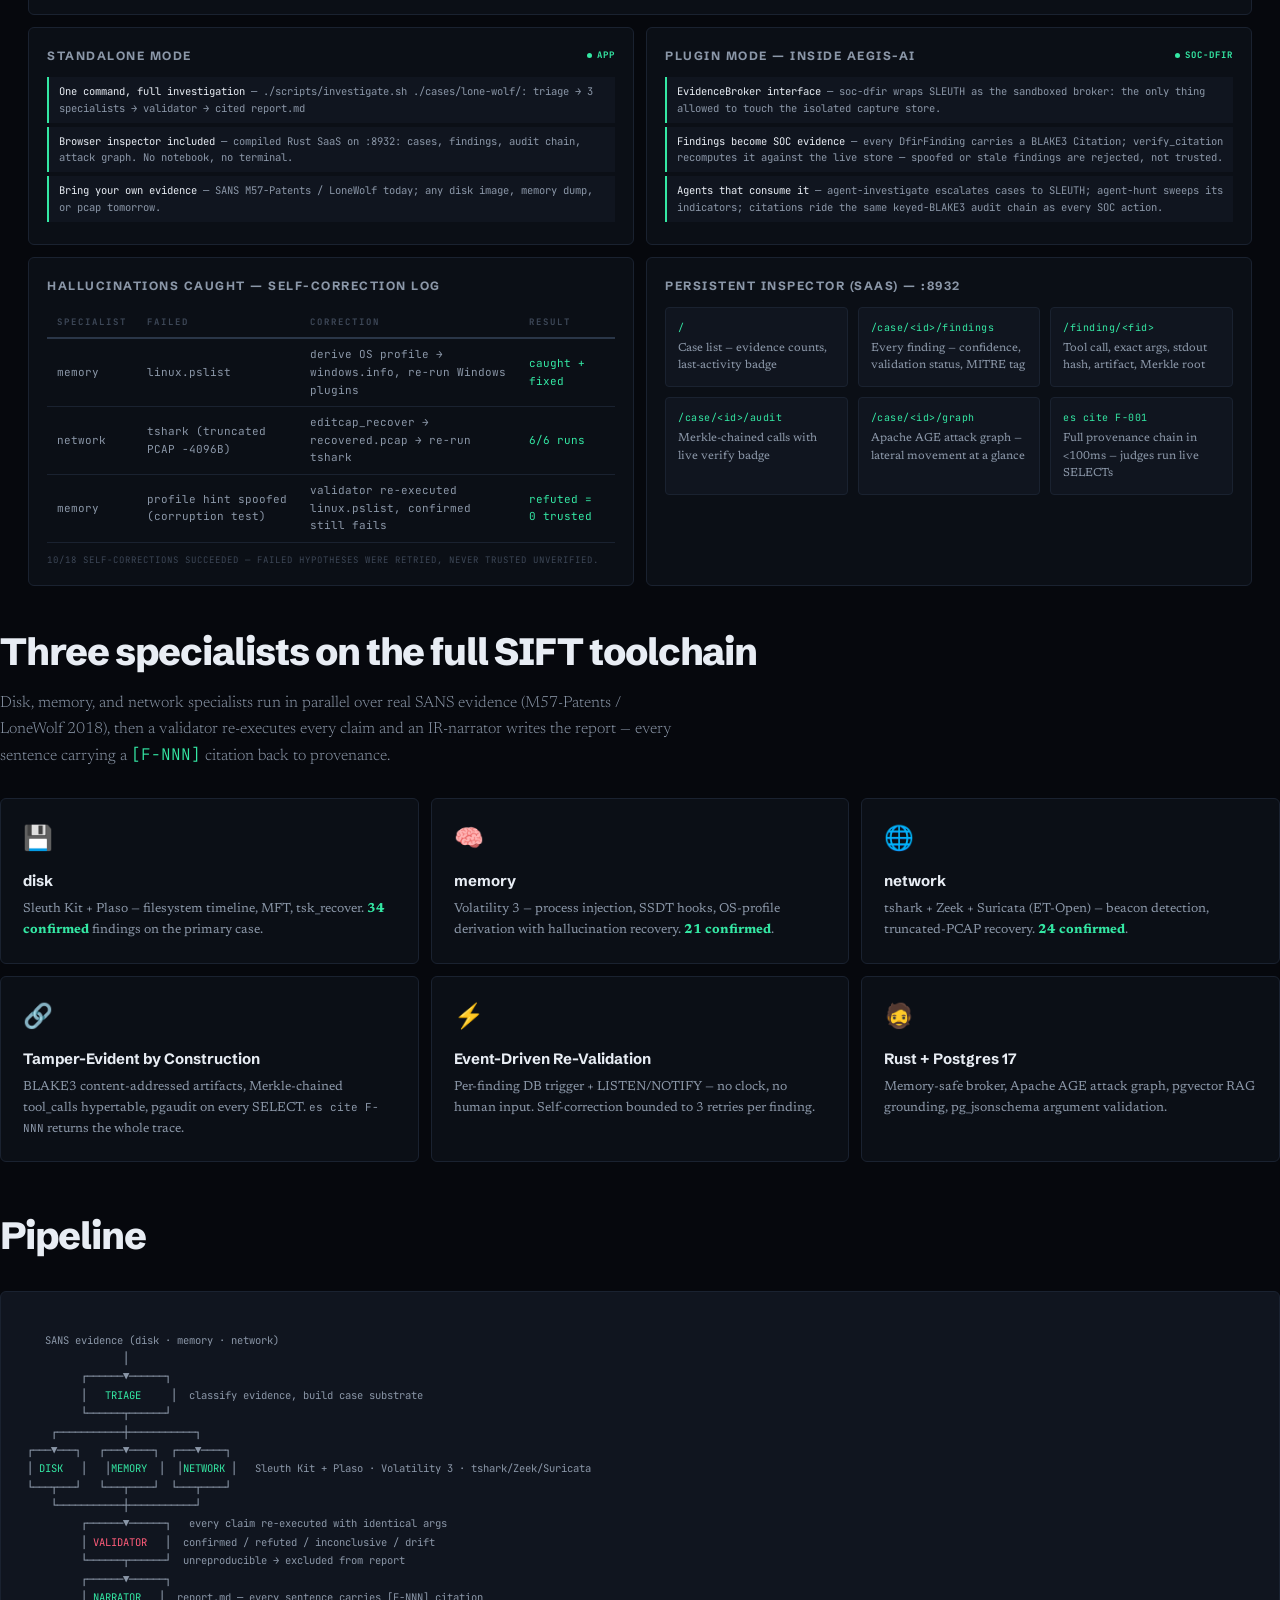
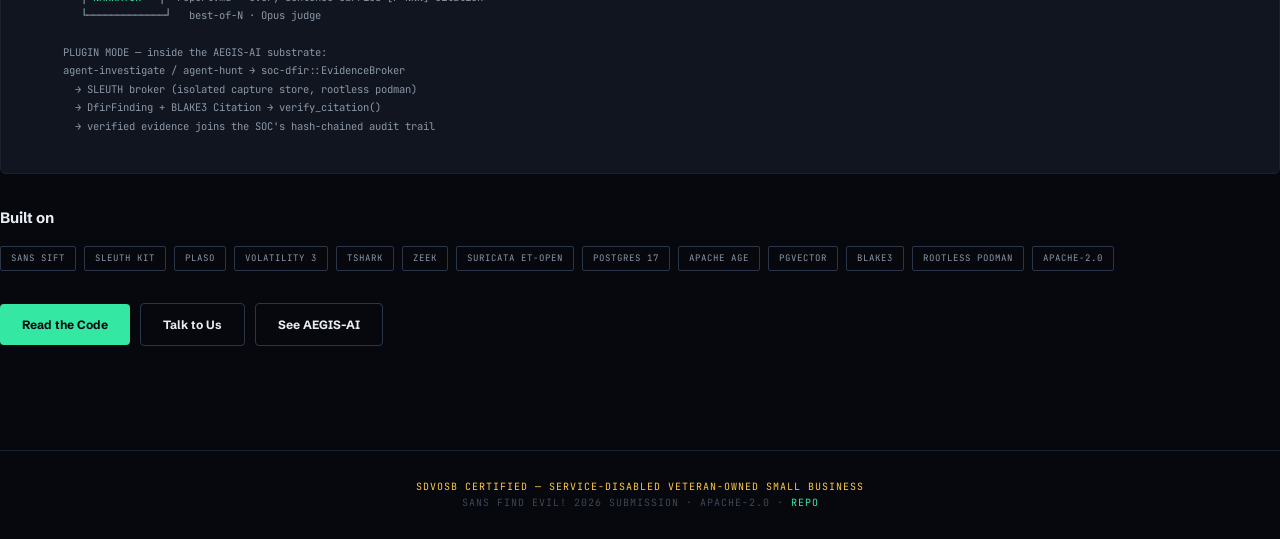
==== commit 293b3640: "rebrand: find-evil-sleuth -> SLEUTH (repo renamed)" ====
--- a/demo/index.html
+++ b/demo/index.html
@@ -4,7 +4,7 @@
 <meta charset="UTF-8">
 <meta name="viewport" content="width=device-width, initial-scale=1.0">
 <title>SLEUTH — Autonomous DFIR App for AEGIS-AI | Dark Cloud Corp</title>
-<meta name="description" content="SLEUTH (find-evil-sleuth) — autonomous, tamper-evident digital forensics app: runs standalone or plugs into the AEGIS-AI SOC as its tamper-evident evidence broker. Raw disk/memory/network evidence to a fully-cited report, no human in the loop."
+<meta name="description" content="SLEUTH — autonomous, tamper-evident digital forensics app: runs standalone or plugs into the AEGIS-AI SOC as its tamper-evident evidence broker. Raw disk/memory/network evidence to a fully-cited report, no human in the loop."
 <link rel="preconnect" href="https://fonts.googleapis.com">
 <link href="https://fonts.googleapis.com/css2?family=Schibsted+Grotesk:wght@400;700;800;900&family=Newsreader:ital,opsz,wght@0,6..72,300;1,6..72,400&family=JetBrains+Mono:wght@400;700&display=swap" rel="stylesheet">
 <style>
@@ -274,7 +274,7 @@
   </div>
 
   <div style="margin:32px 0">
-    <a class="btn btn-green" href="https://github.com/WilBtc/find-evil-sleuth">Read the Code</a>
+    <a class="btn btn-green" href="https://github.com/WilBtc/sleuth">Read the Code</a>
     <a class="btn btn-ghost" href="https://wilbtc.github.io/darkcloudcorp/">Talk to Us</a>
     <a class="btn btn-ghost" href="https://wilbtc.github.io/darkcloud-soc/">See AEGIS-AI</a>
   </div>
@@ -282,7 +282,7 @@
 
 <footer><div class="wrap">
   <p class="gold">SDVOSB CERTIFIED — SERVICE-DISABLED VETERAN-OWNED SMALL BUSINESS</p>
-  <p>SANS FIND EVIL! 2026 SUBMISSION · APACHE-2.0 · <a href="https://github.com/WilBtc/find-evil-sleuth">REPO</a></p>
+  <p>SANS FIND EVIL! 2026 SUBMISSION · APACHE-2.0 · <a href="https://github.com/WilBtc/sleuth">REPO</a></p>
 </div></footer>
 
 <script>
